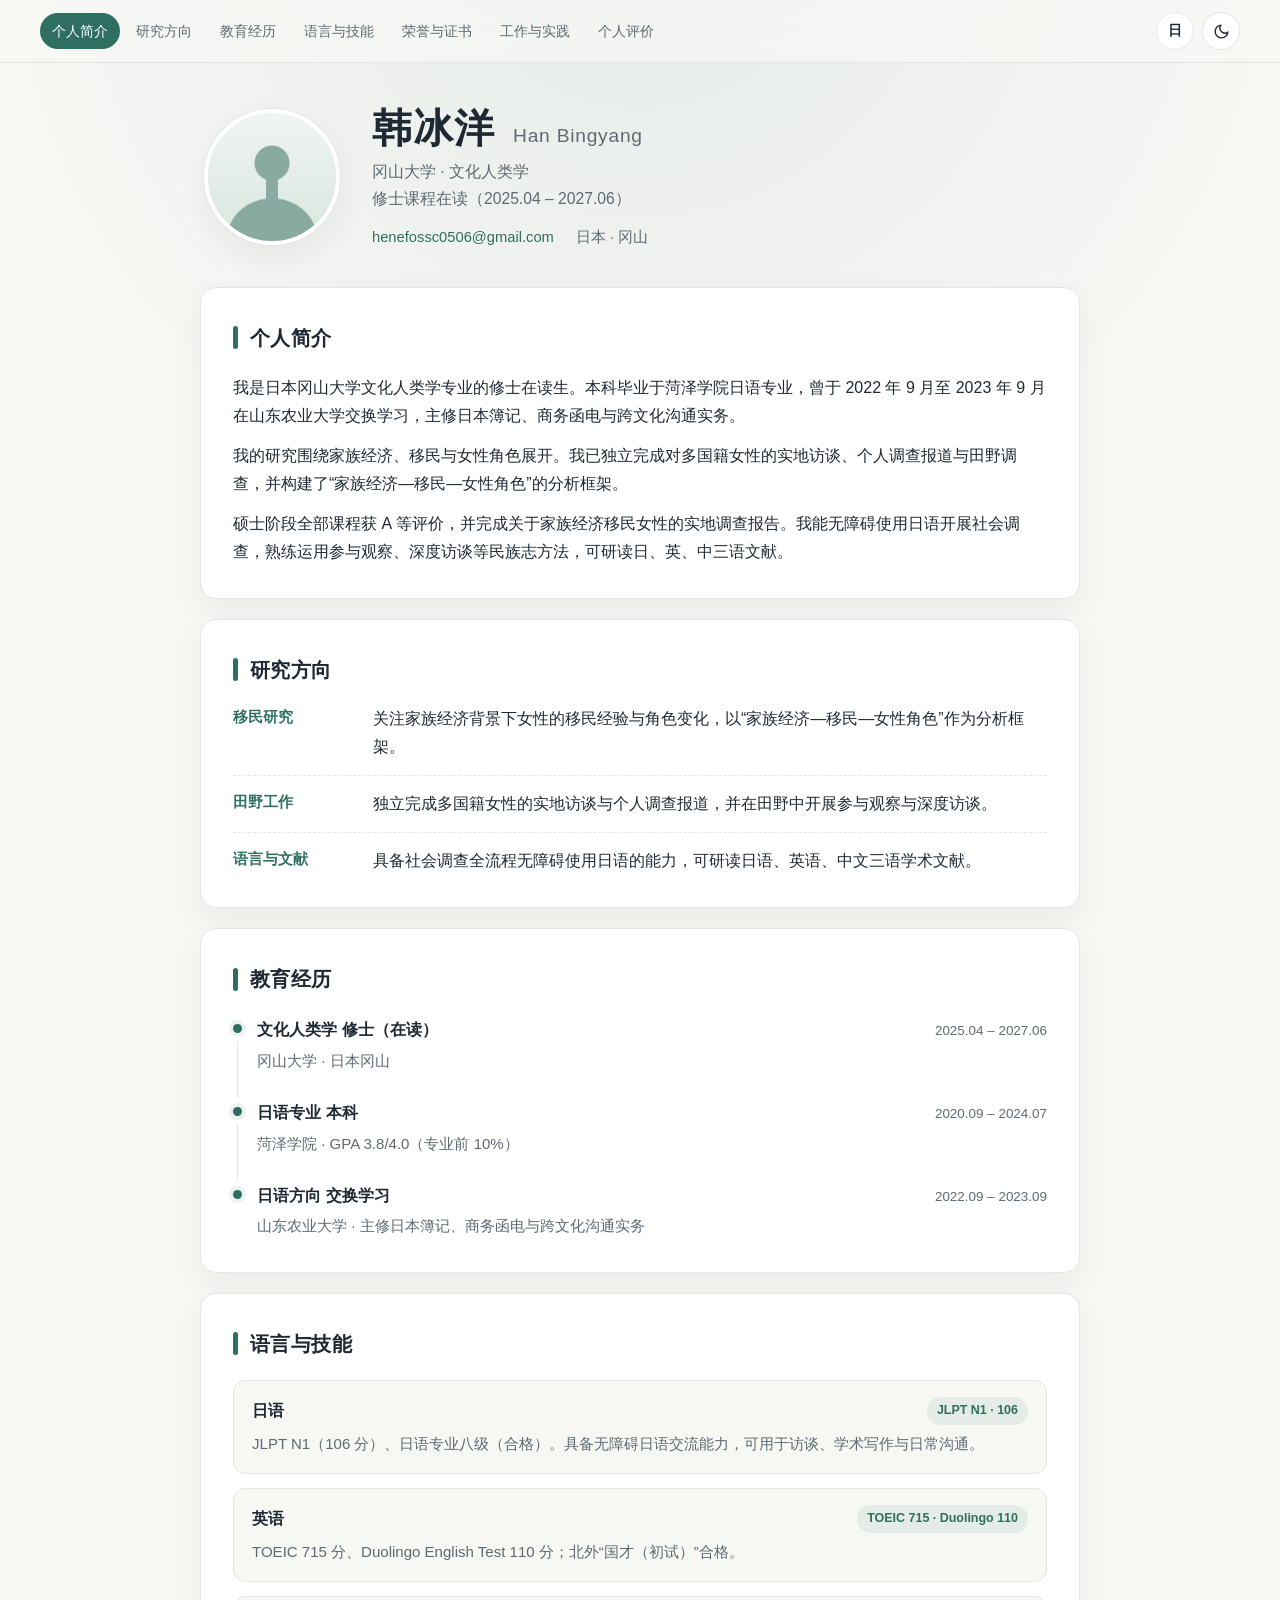
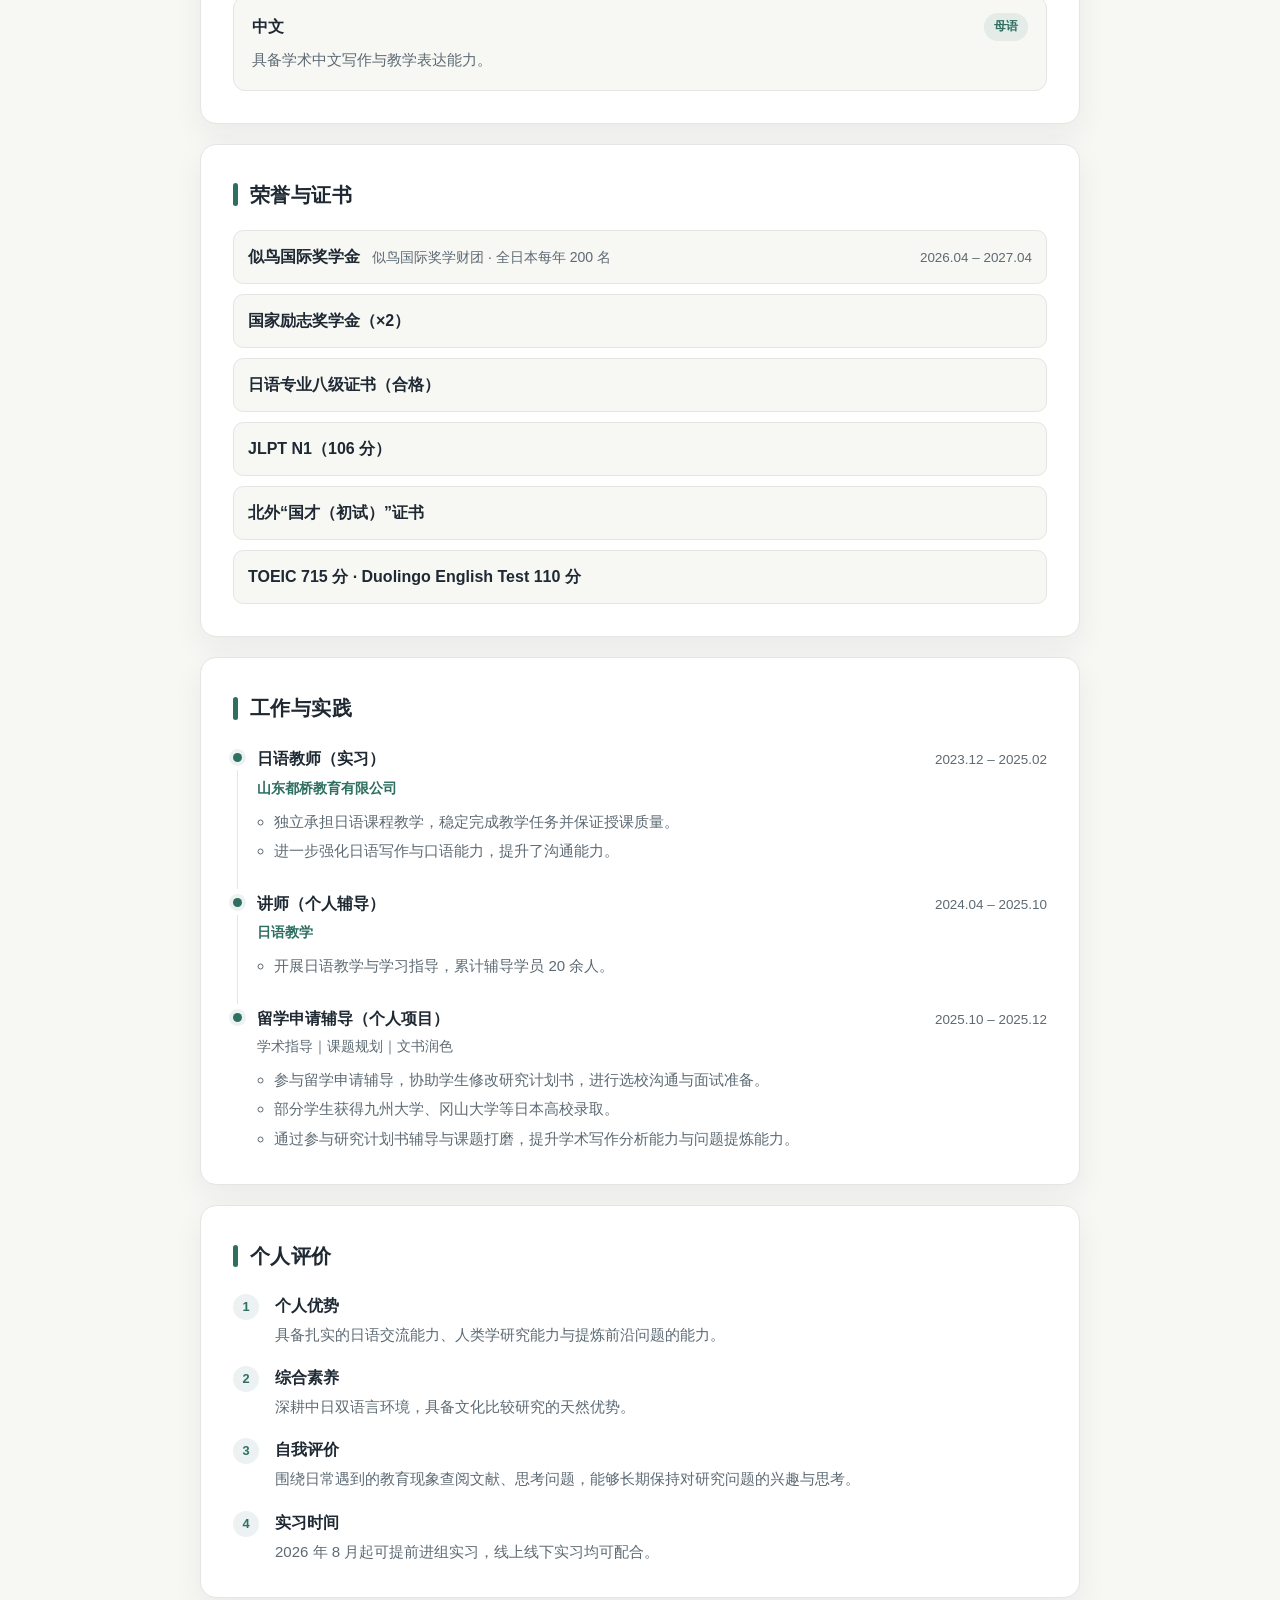
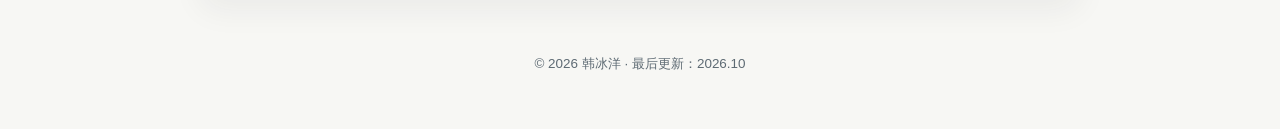
==== index.html @ bca072bb "Add bilingual (ZH/JA) personal homepage Co-Authored-By: Claude Fable 5 <noreply@anthropic.com>" ====
<!doctype html>
<html lang="zh">
  <head>
    <meta charset="UTF-8" />
    <meta name="viewport" content="width=device-width, initial-scale=1.0" />
    <meta name="author" content="韩冰洋 (Han Bingyang)" />
    <meta
      name="description"
      content="韩冰洋（Han Bingyang）的个人主页 · 冈山大学文化人类学修士在读 / 岡山大学文化人類学修士課程在学中"
    />
    <title>韩冰洋 · Han Bingyang</title>
    <link rel="icon" type="image/svg+xml" href="assets/images/favicon.svg" />

    <!-- Apply the saved theme before CSS loads to avoid a flash.
         Language is not persisted: the page always opens in Chinese. -->
    <script>
      (function () {
        var saved = localStorage.getItem("theme");
        var prefersDark = window.matchMedia(
          "(prefers-color-scheme: dark)",
        ).matches;
        if (saved === "dark" || (!saved && prefersDark)) {
          document.documentElement.setAttribute("data-theme", "dark");
        }
      })();
    </script>

    <link rel="stylesheet" href="css/style.css" />
  </head>
  <body>
    <!-- Fixed top navigation. Keep the link order the same as the sections below. -->
    <nav class="topnav">
      <div class="nav-links">
        <a href="#about"
          ><span class="zh">个人简介</span><span class="ja">自己紹介</span></a
        >
        <a href="#research"
          ><span class="zh">研究方向</span><span class="ja">研究テーマ</span></a
        >
        <a href="#education"
          ><span class="zh">教育经历</span><span class="ja">学歴</span></a
        >
        <a href="#skills"
          ><span class="zh">语言与技能</span><span class="ja">語学・スキル</span></a
        >
        <a href="#honors"
          ><span class="zh">荣誉与证书</span><span class="ja">受賞・資格</span></a
        >
        <a href="#experience"
          ><span class="zh">工作与实践</span><span class="ja">職務・実務経験</span></a
        >
        <a href="#evaluation"
          ><span class="zh">个人评价</span><span class="ja">自己評価</span></a
        >
      </div>
      <div class="corner-controls">
        <button
          id="lang-toggle"
          class="icon-button"
          aria-label="切换语言 / 言語切替"
          title="中 / 日"
        >
          <span class="lang-zh">中</span>
          <span class="lang-ja">日</span>
        </button>
        <button
          id="theme-toggle"
          class="icon-button"
          aria-label="切换深色模式 / ダークモード切替"
          title="Light / Dark"
        >
          <svg
            class="icon-moon"
            viewBox="0 0 24 24"
            fill="none"
            stroke="currentColor"
            stroke-width="2"
            stroke-linecap="round"
            stroke-linejoin="round"
            aria-hidden="true"
          >
            <path d="M21 12.79A9 9 0 1 1 11.21 3 7 7 0 0 0 21 12.79z" />
          </svg>
          <svg
            class="icon-sun"
            viewBox="0 0 24 24"
            fill="none"
            stroke="currentColor"
            stroke-width="2"
            stroke-linecap="round"
            stroke-linejoin="round"
            aria-hidden="true"
          >
            <circle cx="12" cy="12" r="5" />
            <line x1="12" y1="1" x2="12" y2="3" />
            <line x1="12" y1="21" x2="12" y2="23" />
            <line x1="4.22" y1="4.22" x2="5.64" y2="5.64" />
            <line x1="18.36" y1="18.36" x2="19.78" y2="19.78" />
            <line x1="1" y1="12" x2="3" y2="12" />
            <line x1="21" y1="12" x2="23" y2="12" />
            <line x1="4.22" y1="19.78" x2="5.64" y2="18.36" />
            <line x1="18.36" y1="5.64" x2="19.78" y2="4.22" />
          </svg>
        </button>
      </div>
    </nav>

    <div class="container">
      <!-- ============================ Profile header ============================ -->
      <header class="profile">
        <!-- Placeholder avatar: replace assets/images/avatar.png with a real photo -->
        <img
          class="avatar"
          src="assets/images/avatar.png"
          alt="韩冰洋 Han Bingyang"
        />

        <div class="profile-info">
          <h1 class="name">
            <span class="zh">韩冰洋</span><span class="ja">韓冰洋</span>
            <span class="name-latin">Han Bingyang</span>
          </h1>
          <p class="affiliation">
            <span class="zh"
              >冈山大学 · 文化人类学<br />修士课程在读（2025.04 –
              2027.06）</span
            >
            <span class="ja"
              >岡山大学 · 文化人類学<br />修士課程在学中（2025.04 –
              2027.06）</span
            >
          </p>
          <ul class="contact">
            <li>
              <a href="mailto:henefossc0506@gmail.com"
                >henefossc0506@gmail.com</a
              >
            </li>
            <li>
              <span class="zh">日本 · 冈山</span
              ><span class="ja">日本・岡山</span>
            </li>
          </ul>
        </div>
      </header>

      <!-- =============================== Sections ===============================
        Each section is a shell; content lives in sections/*.html and is loaded
        by js/main.js. To edit a section, edit its file under sections/. -->
      <main>
        <section id="about" data-include="sections/about.html"></section>
        <section id="research" data-include="sections/research.html"></section>
        <section
          id="education"
          data-include="sections/education.html"
        ></section>
        <section id="skills" data-include="sections/skills.html"></section>
        <section id="honors" data-include="sections/honors.html"></section>
        <section
          id="experience"
          data-include="sections/experience.html"
        ></section>
        <section
          id="evaluation"
          data-include="sections/evaluation.html"
        ></section>
      </main>

      <footer>
        <p>
          <span class="zh">© 2026 韩冰洋 · 最后更新：2026.10</span>
          <span class="ja">© 2026 韓冰洋 · 最終更新：2026.10</span>
        </p>
      </footer>
    </div>

    <script src="js/main.js"></script>
  </body>
</html>
---- css/style.css ----
/* ==========================================================================
   style.css — 韩冰洋 / Han Bingyang personal homepage
   0. Variables & base
   1. Top navigation
   2. Profile header
   3. Section cards & headings
   4. Research detail list
   5. Skills
   6. Timeline (education & experience)
   7. Honors
   8. Evaluation
   9. Footer
   10. Language & theme switching
   11. Responsive
   12. Print
   ========================================================================== */

/* ---- 0. Variables & base ------------------------------------------------- */
:root {
  --color-accent: #2f6f62;
  --color-accent-contrast: #ffffff;
  --color-accent-soft: rgba(47, 111, 98, 0.09);
  --color-bg: #f7f7f4;
  --color-surface: #ffffff;
  --color-text: #1f2933;
  --color-text-secondary: #5d6a73;
  --color-border: #e3e6e3;
  --color-nav-bg: rgba(247, 247, 244, 0.82);
  --shadow: 0 12px 32px rgba(31, 41, 51, 0.06);
  --radius: 16px;
  --font-sans: -apple-system, BlinkMacSystemFont, "Segoe UI", "PingFang SC",
    "Hiragino Sans", "Yu Gothic", "Noto Sans SC", "Microsoft YaHei", sans-serif;
}

[data-theme="dark"] {
  --color-accent: #7cc3b4;
  --color-accent-contrast: #10201c;
  --color-accent-soft: rgba(124, 195, 180, 0.12);
  --color-bg: #0f1417;
  --color-surface: #161d21;
  --color-text: #e8ebed;
  --color-text-secondary: #9aa6ae;
  --color-border: #263038;
  --color-nav-bg: rgba(15, 20, 23, 0.82);
  --shadow: 0 12px 32px rgba(0, 0, 0, 0.3);
}

*,
*::before,
*::after {
  box-sizing: border-box;
}

html {
  scroll-behavior: smooth;
}

body {
  margin: 0;
  font-family: var(--font-sans);
  line-height: 1.75;
  color: var(--color-text);
  background:
    radial-gradient(
      circle at 50% -10%,
      var(--color-accent-soft),
      transparent 55%
    ),
    var(--color-bg);
  background-attachment: fixed;
  -webkit-font-smoothing: antialiased;
}

a {
  color: var(--color-accent);
  text-decoration: none;
}

a:hover {
  text-decoration: underline;
}

img {
  max-width: 100%;
}

::selection {
  background: var(--color-accent);
  color: var(--color-accent-contrast);
}

/* ---- 1. Top navigation --------------------------------------------------- */
.topnav {
  position: fixed;
  inset: 0 0 auto;
  z-index: 100;
  display: flex;
  align-items: center;
  justify-content: space-between;
  gap: 16px;
  padding: 12px clamp(16px, 4vw, 40px);
  border-bottom: 1px solid var(--color-border);
  background: var(--color-nav-bg);
  -webkit-backdrop-filter: blur(14px);
  backdrop-filter: blur(14px);
}

.nav-links {
  display: flex;
  flex: 1 1 auto;
  gap: 4px;
  min-width: 0;
  overflow-x: auto;
  scrollbar-width: none;
}

.nav-links::-webkit-scrollbar {
  display: none;
}

.nav-links a {
  flex: 0 0 auto;
  padding: 6px 12px;
  border-radius: 999px;
  color: var(--color-text-secondary);
  font-size: 0.88rem;
  white-space: nowrap;
  transition:
    background 0.2s,
    color 0.2s;
}

.nav-links a:hover {
  background: var(--color-accent-soft);
  color: var(--color-accent);
  text-decoration: none;
}

.nav-links a.active {
  background: var(--color-accent);
  color: var(--color-accent-contrast);
}

.corner-controls {
  display: flex;
  flex: 0 0 auto;
  gap: 8px;
}

.icon-button {
  display: inline-flex;
  align-items: center;
  justify-content: center;
  width: 38px;
  height: 38px;
  padding: 0;
  border: 1px solid var(--color-border);
  border-radius: 50%;
  background: var(--color-surface);
  color: var(--color-text);
  font: inherit;
  font-size: 0.85rem;
  font-weight: 600;
  cursor: pointer;
  transition:
    transform 0.15s,
    border-color 0.2s,
    color 0.2s;
}

.icon-button:hover {
  border-color: var(--color-accent);
  color: var(--color-accent);
  transform: translateY(-1px);
}

.icon-button svg {
  width: 17px;
  height: 17px;
}

.icon-button:focus-visible,
.nav-links a:focus-visible {
  outline: 2px solid var(--color-accent);
  outline-offset: 2px;
}

/* ---- 2. Profile header --------------------------------------------------- */
.container {
  width: min(100% - 40px, 880px);
  margin: 0 auto;
  padding-top: 96px;
}

.profile {
  display: flex;
  align-items: center;
  gap: 32px;
  padding: 8px 4px 0;
}

.avatar {
  flex: 0 0 auto;
  width: 136px;
  height: 136px;
  border: 4px solid var(--color-surface);
  border-radius: 50%;
  background: var(--color-accent-soft);
  box-shadow:
    0 0 0 1px var(--color-border),
    var(--shadow);
  object-fit: cover;
}

.profile-info {
  min-width: 0;
}

.name {
  margin: 0 0 6px;
  font-size: clamp(1.9rem, 4vw, 2.5rem);
  line-height: 1.2;
  letter-spacing: 0.02em;
}

.name-latin {
  margin-left: 0.35em;
  color: var(--color-text-secondary);
  font-size: 0.48em;
  font-weight: 500;
  letter-spacing: 0.04em;
}

.affiliation {
  margin: 0 0 12px;
  color: var(--color-text-secondary);
  font-size: 0.98rem;
}

.contact {
  display: flex;
  flex-wrap: wrap;
  gap: 6px 22px;
  margin: 0;
  padding: 0;
  list-style: none;
  font-size: 0.92rem;
}

.contact li {
  display: flex;
  align-items: center;
  gap: 8px;
  color: var(--color-text-secondary);
}

/* ---- 3. Section cards & headings ---------------------------------------- */
main {
  margin-top: 36px;
}

section {
  margin-bottom: 20px;
  padding: clamp(22px, 4vw, 32px);
  border: 1px solid var(--color-border);
  border-radius: var(--radius);
  background: var(--color-surface);
  box-shadow: var(--shadow);
  scroll-margin-top: 92px;
}

section h2 {
  display: flex;
  align-items: center;
  gap: 12px;
  margin: 0 0 18px;
  font-size: 1.28rem;
  letter-spacing: 0.02em;
}

section h2::before {
  content: "";
  flex: 0 0 auto;
  width: 5px;
  height: 1.1em;
  border-radius: 999px;
  background: var(--color-accent);
}

section h3 {
  margin: 0;
  font-size: 1.02rem;
}

section p {
  margin: 0 0 12px;
}

section p:last-child {
  margin-bottom: 0;
}

section ul,
section ol {
  margin: 0;
  padding-left: 1.2em;
}

.load-error {
  color: var(--color-text-secondary);
  font-size: 0.92rem;
}

.load-error code {
  padding: 2px 6px;
  border-radius: 6px;
  background: var(--color-accent-soft);
  font-size: 0.86em;
}

/* ---- 4. Research detail list -------------------------------------------- */
.detail-list {
  display: grid;
  gap: 14px;
  margin: 0;
  padding: 0;
  list-style: none;
}

.detail-list li {
  display: grid;
  grid-template-columns: 124px 1fr;
  gap: 16px;
  padding-bottom: 14px;
  border-bottom: 1px dashed var(--color-border);
}

.detail-list li:last-child {
  padding-bottom: 0;
  border-bottom: 0;
}

.detail-list .label {
  color: var(--color-accent);
  font-size: 0.92rem;
  font-weight: 600;
}

/* ---- 5. Skills ---------------------------------------------------------- */
.skill-list {
  display: grid;
  gap: 14px;
  margin: 0;
  padding: 0;
  list-style: none;
}

.skill-list > li {
  padding: 16px 18px;
  border: 1px solid var(--color-border);
  border-radius: 12px;
  background: var(--color-bg);
}

.skill-head {
  display: flex;
  align-items: center;
  justify-content: space-between;
  gap: 12px;
  margin-bottom: 6px;
}

.skill-head h3 {
  font-size: 1rem;
}

.skill-tag {
  flex: 0 0 auto;
  padding: 3px 10px;
  border-radius: 999px;
  background: var(--color-accent-soft);
  color: var(--color-accent);
  font-size: 0.78rem;
  font-weight: 600;
  white-space: nowrap;
}

.skill-list p {
  margin: 0;
  color: var(--color-text-secondary);
  font-size: 0.94rem;
}

/* ---- 6. Timeline (education & experience) ------------------------------- */
.timeline {
  display: grid;
  gap: 24px;
  margin: 0;
  padding: 0;
  list-style: none;
}

.timeline > li {
  position: relative;
  padding-left: 24px;
}

.timeline > li::before {
  content: "";
  position: absolute;
  top: 0.55em;
  left: 0;
  width: 9px;
  height: 9px;
  border-radius: 50%;
  background: var(--color-accent);
  box-shadow: 0 0 0 4px var(--color-accent-soft);
}

.timeline > li::after {
  content: "";
  position: absolute;
  top: calc(0.55em + 17px);
  bottom: -24px;
  left: 4px;
  width: 1px;
  background: var(--color-border);
}

.timeline > li:last-child::after {
  display: none;
}

.edu-head,
.exp-head {
  display: flex;
  align-items: baseline;
  justify-content: space-between;
  gap: 16px;
}

.edu-date,
.exp-date {
  flex: 0 0 auto;
  color: var(--color-text-secondary);
  font-size: 0.84rem;
  font-variant-numeric: tabular-nums;
  white-space: nowrap;
}

.timeline p {
  margin: 4px 0 0;
  color: var(--color-text-secondary);
  font-size: 0.94rem;
}

.timeline p.exp-org {
  margin-top: 3px;
  color: var(--color-accent);
  font-size: 0.9rem;
  font-weight: 600;
}

.timeline p.exp-role {
  margin-top: 2px;
  color: var(--color-text-secondary);
  font-size: 0.88rem;
}

.exp-item ul {
  margin: 8px 0 0;
  padding-left: 1.15em;
  color: var(--color-text-secondary);
  font-size: 0.94rem;
}

.exp-item ul li + li {
  margin-top: 3px;
}

/* ---- 7. Honors ---------------------------------------------------------- */
.honor-list {
  display: grid;
  gap: 10px;
  margin: 0;
  padding: 0;
  list-style: none;
}

.honor-list li {
  display: flex;
  flex-wrap: wrap;
  align-items: baseline;
  gap: 4px 12px;
  padding: 12px 14px;
  border: 1px solid var(--color-border);
  border-radius: 10px;
  background: var(--color-bg);
}

.honor-name {
  font-weight: 600;
}

.honor-grantor {
  color: var(--color-text-secondary);
  font-size: 0.88rem;
}

.honor-date {
  margin-left: auto;
  color: var(--color-text-secondary);
  font-size: 0.84rem;
  white-space: nowrap;
}

/* ---- 8. Evaluation ------------------------------------------------------ */
.eval-list {
  display: grid;
  gap: 16px;
  margin: 0;
  padding: 0;
  list-style: none;
  counter-reset: eval;
}

.eval-list > li {
  position: relative;
  padding-left: 42px;
  counter-increment: eval;
}

.eval-list > li::before {
  content: counter(eval);
  position: absolute;
  top: 2px;
  left: 0;
  display: flex;
  align-items: center;
  justify-content: center;
  width: 26px;
  height: 26px;
  border-radius: 50%;
  background: var(--color-accent-soft);
  color: var(--color-accent);
  font-size: 0.8rem;
  font-weight: 700;
}

.eval-label {
  display: block;
  margin-bottom: 2px;
  font-weight: 600;
}

.eval-list p {
  margin: 0;
  color: var(--color-text-secondary);
  font-size: 0.94rem;
}

/* ---- 9. Footer ---------------------------------------------------------- */
footer {
  padding: 20px 0 40px;
  color: var(--color-text-secondary);
  font-size: 0.84rem;
  text-align: center;
}

/* ---- 10. Language & theme switching ------------------------------------- */
/* Chinese is the default. Japanese shows only when data-lang="ja". */
.ja {
  display: none;
}

[data-lang="ja"] .zh {
  display: none;
}

[data-lang="ja"] .ja {
  display: inline;
}

/* The language button shows the language you can switch to. */
#lang-toggle .lang-zh {
  display: none;
}

#lang-toggle .lang-ja {
  display: inline;
}

[data-lang="ja"] #lang-toggle .lang-zh {
  display: inline;
}

[data-lang="ja"] #lang-toggle .lang-ja {
  display: none;
}

/* The theme button shows the mode you can switch to. */
#theme-toggle .icon-sun {
  display: none;
}

[data-theme="dark"] #theme-toggle .icon-moon {
  display: none;
}

[data-theme="dark"] #theme-toggle .icon-sun {
  display: inline;
}

/* ---- 11. Responsive ----------------------------------------------------- */
@media (max-width: 720px) {
  .container {
    width: calc(100% - 32px);
    padding-top: 84px;
  }

  .nav-links a {
    padding: 5px 9px;
    font-size: 0.82rem;
  }

  .profile {
    flex-direction: column;
    align-items: flex-start;
    gap: 18px;
  }

  .avatar {
    width: 104px;
    height: 104px;
  }

  section {
    padding: 20px 18px;
  }

  .detail-list li {
    grid-template-columns: 1fr;
    gap: 2px;
  }

  .edu-head,
  .exp-head {
    flex-direction: column;
    gap: 2px;
  }

  .honor-date {
    margin-left: 0;
  }
}

@media (max-width: 480px) {
  .corner-controls .icon-button {
    width: 34px;
    height: 34px;
  }

  .nav-links a {
    padding: 5px 7px;
    font-size: 0.8rem;
  }
}

/* ---- 12. Print ---------------------------------------------------------- */
@media print {
  :root {
    --color-bg: #ffffff;
    --color-surface: #ffffff;
    --color-text: #000000;
    --color-text-secondary: #333333;
    --color-border: #bbbbbb;
    --color-accent: #1f4d43;
    --color-accent-soft: #eef3f1;
    --shadow: none;
  }

  body {
    background: #ffffff;
  }

  .topnav,
  footer {
    display: none !important;
  }

  .container {
    width: 100%;
    padding-top: 0;
  }

  .profile {
    padding: 0 0 10px;
  }

  section {
    margin-bottom: 0;
    padding: 14px 0;
    border: 0;
    border-bottom: 1px solid var(--color-border);
    border-radius: 0;
    box-shadow: none;
    break-inside: avoid;
  }

  a {
    color: inherit;
    text-decoration: none;
  }
}
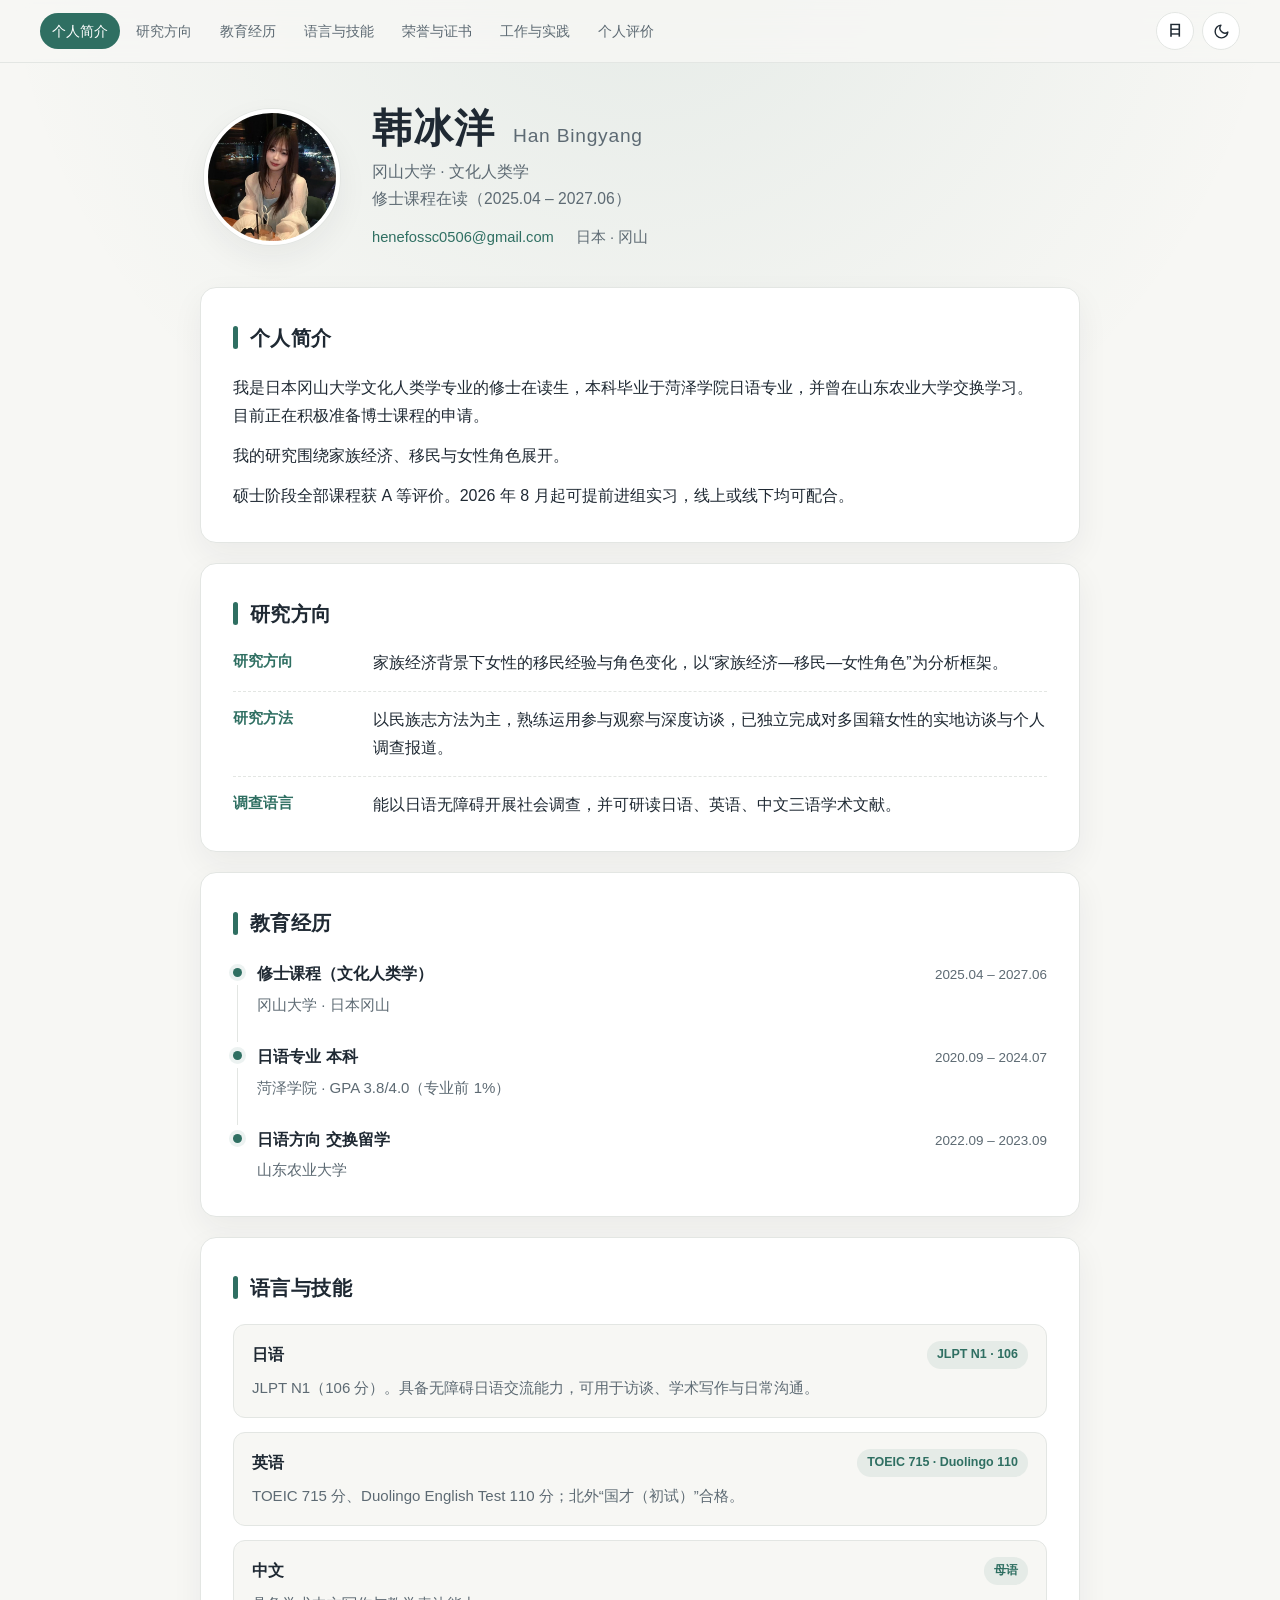
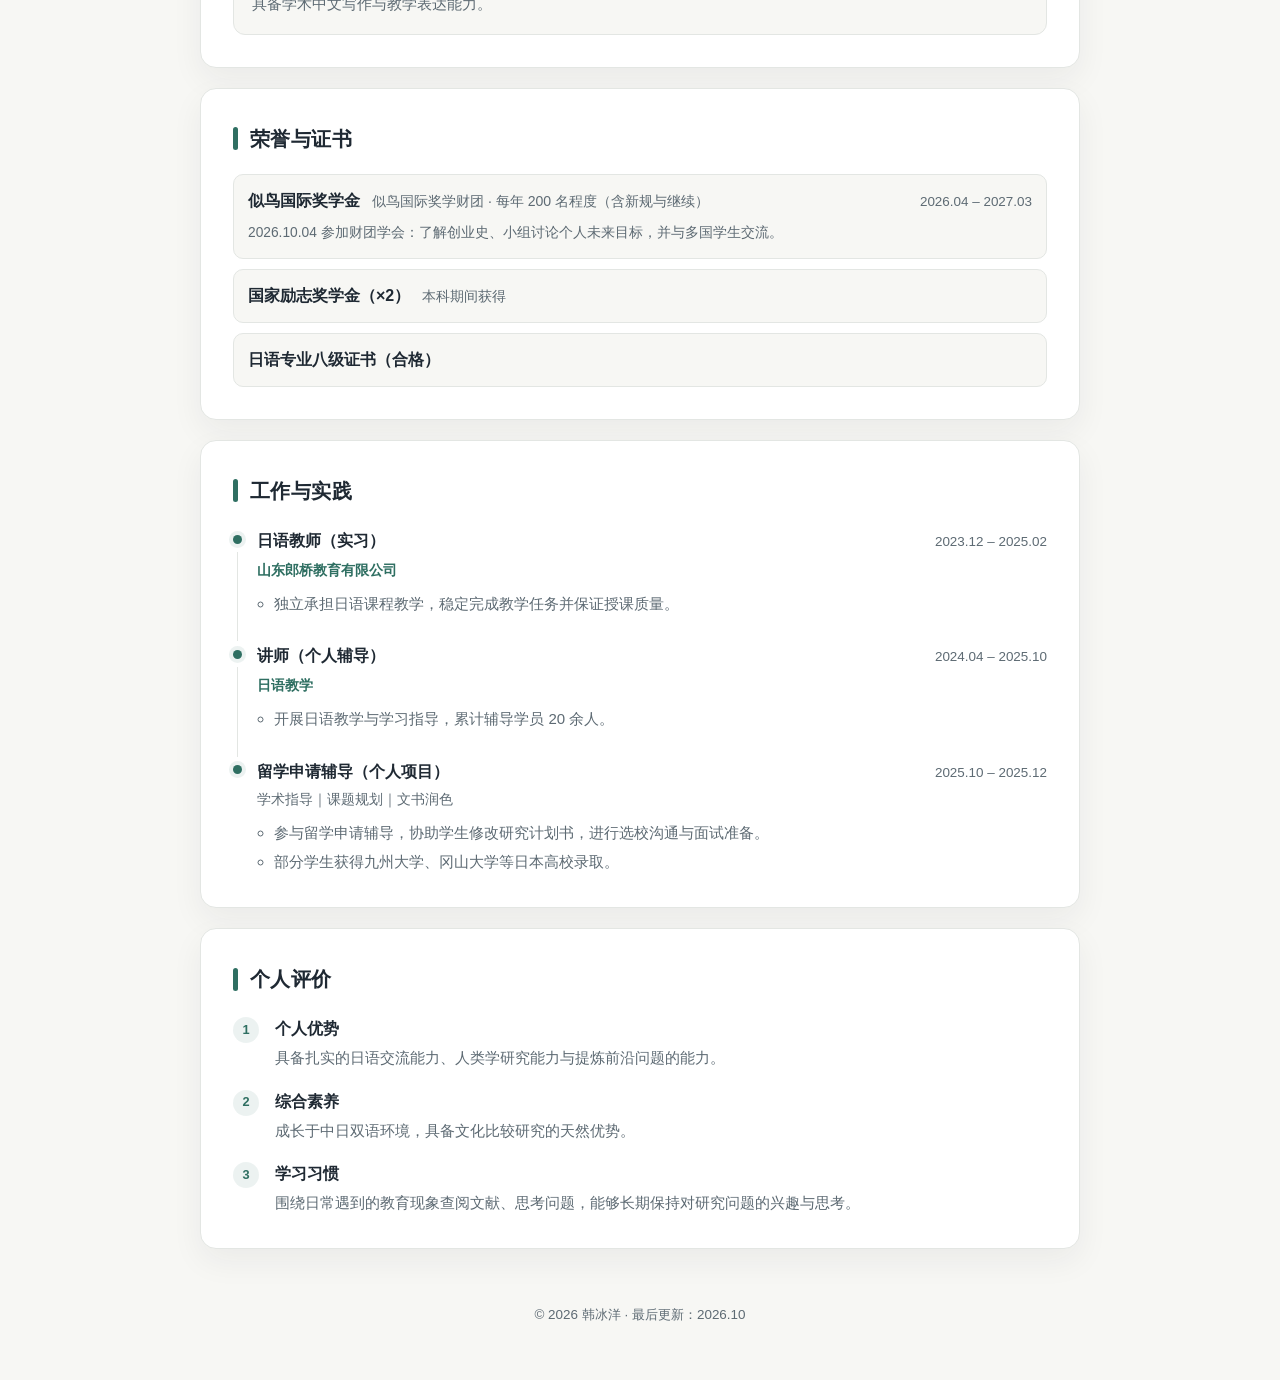
==== commit add04519: "Use real profile photo, add scholarship activity date - Replace placeholder avatar.png with compress" ====
--- a/index.html
+++ b/index.html
@@ -108,10 +108,10 @@
     <div class="container">
       <!-- ============================ Profile header ============================ -->
       <header class="profile">
-        <!-- Placeholder avatar: replace assets/images/avatar.png with a real photo -->
+        <!-- Profile photo: replace assets/images/avatar.jpg to update -->
         <img
           class="avatar"
-          src="assets/images/avatar.png"
+          src="assets/images/avatar.jpg"
           alt="韩冰洋 Han Bingyang"
         />
 
--- a/css/style.css
+++ b/css/style.css
@@ -514,6 +514,13 @@
   white-space: nowrap;
 }
 
+.honor-note {
+  flex-basis: 100%;
+  margin-top: 2px;
+  color: var(--color-text-secondary);
+  font-size: 0.86rem;
+}
+
 /* ---- 8. Evaluation ------------------------------------------------------ */
 .eval-list {
   display: grid;
